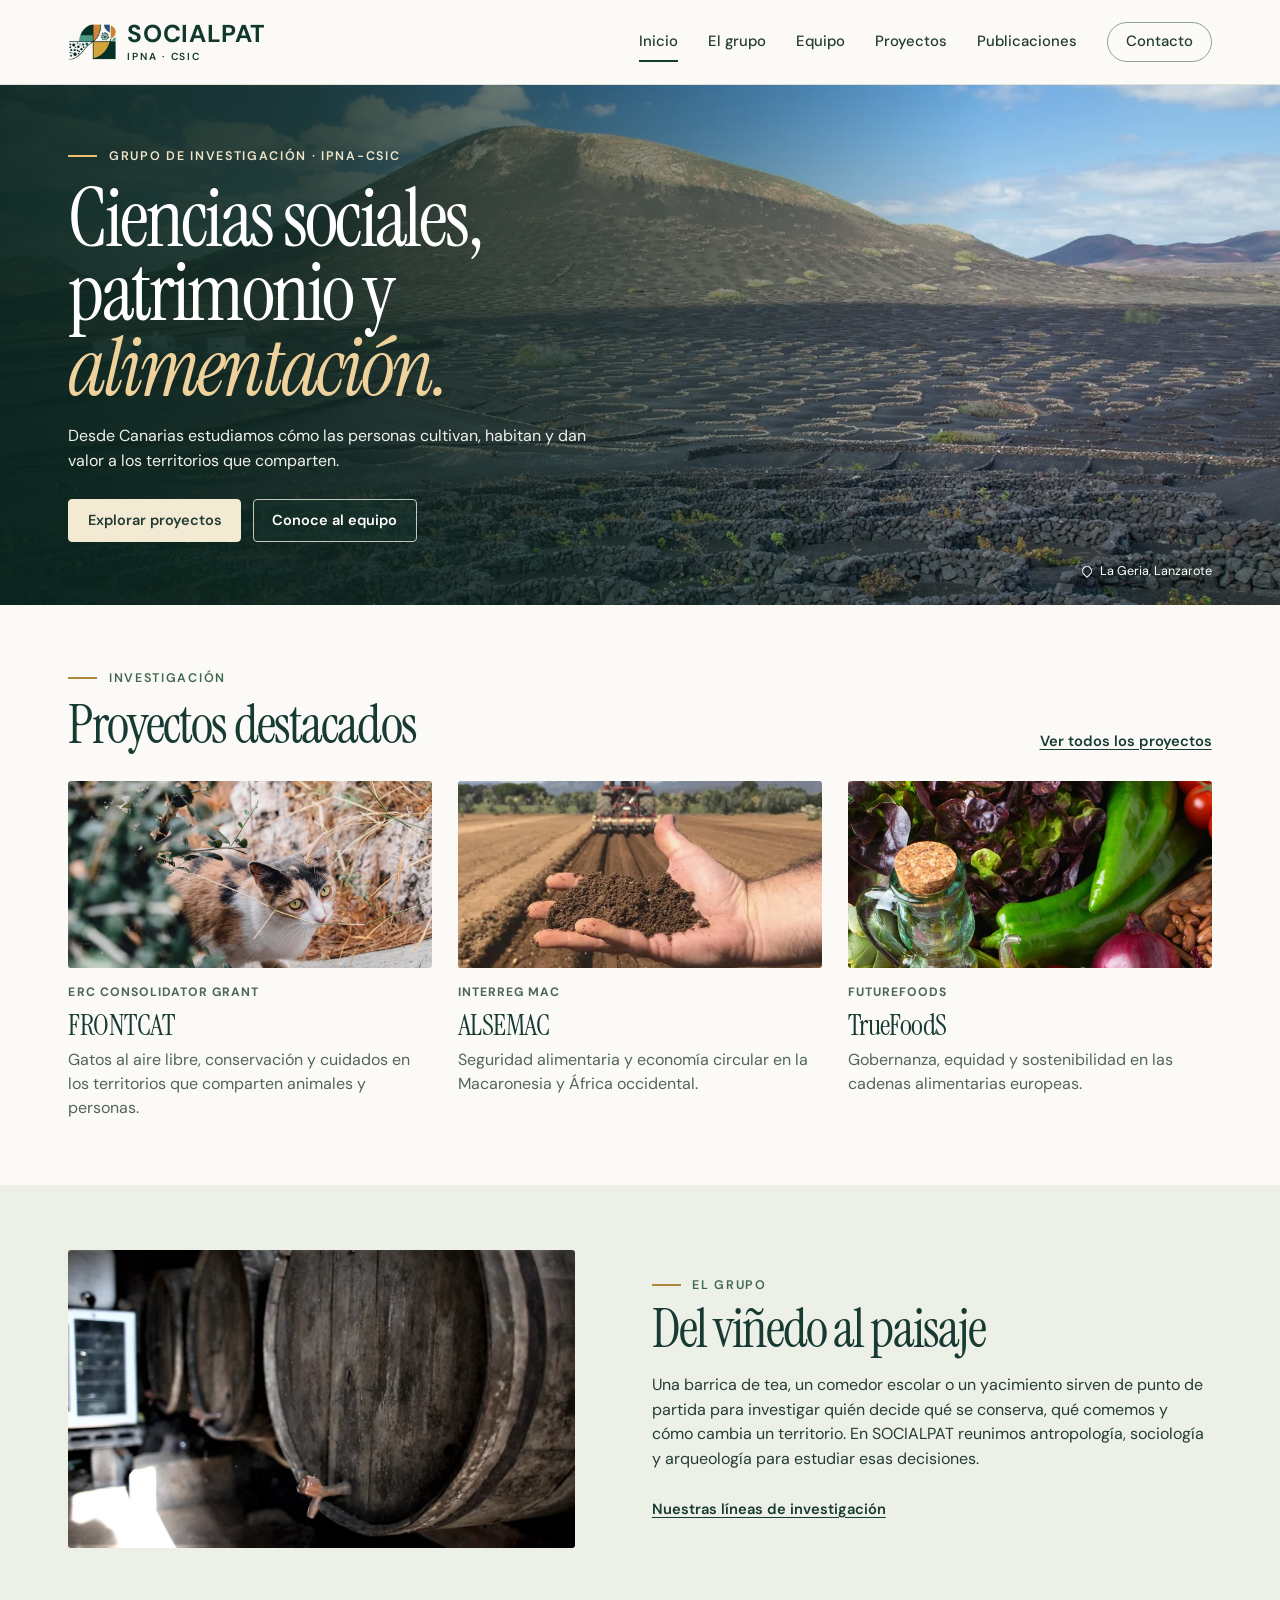
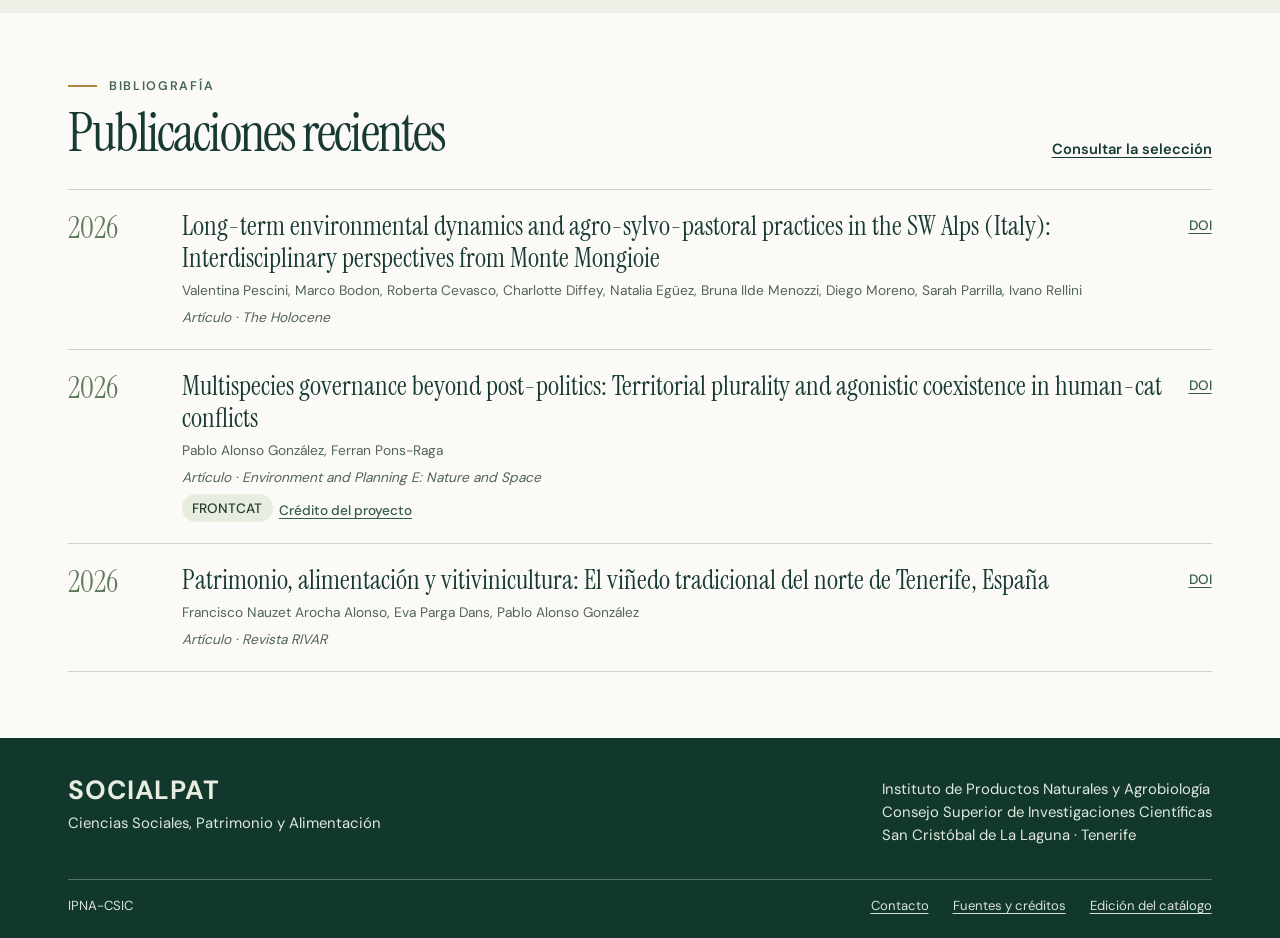
==== index.html @ 5389730f "Add files via upload" ====
<!doctype html>
<html lang="es">
<head>
  <meta charset="utf-8">
  <meta name="viewport" content="width=device-width,initial-scale=1">
  <meta name="theme-color" content="#133c33">
  <meta name="description" content="SOCIALPAT, grupo de Ciencias Sociales, Patrimonio y Alimentación del IPNA-CSIC. Equipo, proyectos y publicaciones desde Canarias.">
  <title>SOCIALPAT · IPNA-CSIC</title>
  <link rel="icon" href="assets/editorial/simbolo.webp">
  <link rel="stylesheet" href="assets/estilo.css">
</head>
<body>
<a class="skip" href="#contenido">Saltar al contenido</a>
<header class="site-head"><div class="nav-wrap wrap">
  <a class="brand" href="#inicio" aria-label="SOCIALPAT, inicio"><img src="assets/editorial/simbolo.webp" width="48" height="40" alt=""><span>SOCIALPAT<small>IPNA · CSIC</small></span></a>
  <button id="menu" class="menu" aria-expanded="false" aria-controls="primary">Menú</button>
  <nav aria-label="Principal" id="primary"><a href="#inicio">Inicio</a><a href="#grupo">El grupo</a><a href="#equipo">Equipo</a><a href="#proyectos">Proyectos</a><a href="#publicaciones">Publicaciones</a><a class="contact-pill" href="#contacto">Contacto</a></nav>
</div></header>
<main id="contenido" tabindex="-1"><noscript>Activa JavaScript para consultar el catálogo de SOCIALPAT. <a href="https://www.ipna.csic.es/grupo-de-investigacion/ciencias-sociales-patrimonio-y-alimentacion">Ficha institucional del grupo</a>.</noscript></main>
<footer><div class="wrap">
 <div class="foot-top"><div><a class="foot-brand" href="#inicio">SOCIALPAT</a><p>Ciencias Sociales, Patrimonio y Alimentación</p></div><p>Instituto de Productos Naturales y Agrobiología<br>Consejo Superior de Investigaciones Científicas<br>San Cristóbal de La Laguna · Tenerife</p></div>
 <div class="foot-end"><span>IPNA-CSIC</span><div><a href="#contacto">Contacto</a><a href="#fuentes">Fuentes y créditos</a><a href="#edicion">Edición del catálogo</a></div></div>
</div></footer>
<script src="datos/socialpat.js"></script>
<script src="assets/js/sitio.js"></script>
<script src="assets/js/edicion.js"></script>
<script>Socialpat.iniciar();</script>
</body>
</html>
---- assets/estilo.css ----
@font-face{font-family:DM Sans;src:url(fonts/dm-sans-400-normal.ttf);font-weight:400;font-display:swap}
@font-face{font-family:DM Sans;src:url(fonts/dm-sans-500-normal.ttf);font-weight:500;font-display:swap}
@font-face{font-family:DM Sans;src:url(fonts/dm-sans-600-normal.ttf);font-weight:600;font-display:swap}
@font-face{font-family:DM Sans;src:url(fonts/dm-sans-700-normal.ttf);font-weight:700;font-display:swap}
@font-face{font-family:Instrument Serif;src:url(fonts/instrument-serif-400-normal.ttf);font-style:normal;font-display:swap}
@font-face{font-family:Instrument Serif;src:url(fonts/instrument-serif-400-italic.ttf);font-style:italic;font-display:swap}
:root{--ink:#173a33;--deep:#12382e;--text:#243c35;--muted:#52655d;--paper:#fbfaf6;--pale:#edf0e7;--line:#ccd3c7;--gold:#deb669;--serif:'Instrument Serif',Georgia,serif;--sans:'DM Sans',Arial,sans-serif;--side:clamp(24px,5.35vw,92px)}
*{box-sizing:border-box}html{scroll-padding-top:1rem}body{margin:0;background:var(--paper);font:400 1rem/1.55 var(--sans);color:var(--text);-webkit-font-smoothing:antialiased}a{color:inherit;text-decoration-thickness:1px;text-underline-offset:.22em}a:hover{text-decoration-thickness:2px}button,input,select,textarea{font:inherit}a,button,input,textarea,select,summary{outline-offset:4px}a:focus-visible,button:focus-visible,summary:focus-visible{outline:3px solid #be8434}button{cursor:pointer}img{max-width:100%;display:block}h1,h2,h3,h4,p,figure,ul,dl{margin:0}h1,h2,h3{font-family:var(--serif);font-weight:400;color:var(--ink);text-wrap:pretty}h1,h2{line-height:1.02;letter-spacing:-.035em}h2{font-size:clamp(2.5rem,4.2vw,4.3rem)}h3{font-size:clamp(1.6rem,2.3vw,2.3rem);line-height:1.1;letter-spacing:-.018em}p+p{margin-top:.8rem}.wrap{max-width:1632px;margin-inline:auto;padding-inline:var(--side)}main:focus{outline:none}.skip{position:absolute;left:-999px;background:white;z-index:12;padding:.65rem}.skip:focus{left:1rem;top:1rem}
.site-head{background:#fbfaf6;border-bottom:1px solid #e0e1d9}.nav-wrap{display:flex;align-items:center;justify-content:space-between;min-height:84px;gap:2rem}.brand{display:flex;align-items:center;gap:11px;text-decoration:none;color:var(--deep);font-size:1.53rem;letter-spacing:.025em;line-height:1;font-weight:700}.brand img{width:48px;height:40px;object-fit:contain;mix-blend-mode:multiply}.brand small{display:block;font-size:.64rem;letter-spacing:.17em;font-weight:600;margin-top:6px}.nav-wrap nav{display:flex;align-items:center;gap:clamp(1.1rem,2.35vw,2.75rem)}nav a{font-size:.93rem;font-weight:500;text-decoration:none;position:relative}nav a:not(.contact-pill)::after{position:absolute;content:"";height:2px;background:var(--ink);left:0;bottom:-8px;right:100%;transition:right .16s}nav a[aria-current]:after,nav a:hover:after{right:0}.contact-pill,.menu{border:1px solid #91a096;border-radius:30px;padding:.48rem 1.1rem;background:transparent}.contact-pill[aria-current],.contact-pill:hover,.menu:hover{background:#e7ece0}.menu{display:none}
.hero{isolation:isolate;position:relative;background:#253e34;color:#fff;min-height:clamp(520px,40.5vw,680px);display:flex;flex-direction:column;justify-content:center;overflow:hidden}.hero>.hero-photo{position:absolute;inset:0;width:100%;height:100%;object-fit:cover;object-position:56% 27%;z-index:-3}.hero::before{position:absolute;content:"";inset:0;background:linear-gradient(90deg,rgba(10,36,29,.94) 0%,rgba(14,38,30,.85) 24%,rgba(15,37,29,.54) 46%,rgba(12,26,22,.07) 77%),linear-gradient(0deg,rgba(9,25,21,.35),transparent 33%);z-index:-2}.hero-inner{width:100%;padding-block:clamp(50px,4.6vw,85px)}.eyebrow{font:600 .78rem/1.3 var(--sans);letter-spacing:.135em;text-transform:uppercase;color:#426750;display:flex;align-items:center;gap:.72rem}.eyebrow::before{content:"";width:29px;height:2px;background:#ad893e;flex-shrink:0}.hero .eyebrow{color:#efe5cc}.hero .eyebrow::before{background:#efbe72}.hero h1{font-size:clamp(4.2rem,6.3vw,7.15rem);line-height:.92;margin:.22em 0;color:#fff;letter-spacing:-.035em}.hero h1 em{font-weight:400;color:#efd19c}.hero-desc{line-height:1.55;color:#f1f2e9;max-width:48ch;font-size:clamp(1rem,1.16vw,1.18rem);margin-top:1.2rem}.actions{display:flex;flex-wrap:wrap;gap:.72rem;margin-top:1.6rem}.btn{border:1px solid var(--ink);border-radius:4px;background:var(--ink);color:white;padding:.65rem 1.15rem;font-size:.91rem;line-height:1.35;font-weight:600;text-decoration:none;display:inline-flex;align-items:center;justify-content:center;gap:.55rem}.btn:hover{background:#285342}.btn.alt{background:transparent;color:var(--ink);border-color:#809287}.btn.alt:hover{background:#e8ede2}.hero .btn{background:#f3ead4;border-color:#f3ead4;color:#233c31}.hero .btn:hover{background:white}.hero .btn.alt{background:#18372d60;color:white;border-color:#c2c9b8}.hero .btn.alt:hover{background:#18372de0}.photo-cap{position:absolute;right:var(--side);bottom:24px;display:flex;align-items:center;gap:.5rem;font-size:.79rem;color:white;text-decoration:none;text-shadow:0 1px 3px #15291f}.pin{display:inline-block;inline-size:10px;block-size:10px;background:transparent;border:1.6px solid currentColor;border-radius:50% 50% 50% 0;transform:rotate(-45deg)}
.block{padding-block:clamp(54px,5.1vw,87px)}.block+.block:not(.tint){border-top:1px solid var(--line)}.tint{background:#edf0e7}.section-head{display:flex;align-items:flex-end;justify-content:space-between;gap:2rem;margin-bottom:1.8rem}.section-head .eyebrow,.subhead .eyebrow{margin-bottom:.7rem}.textlink{color:var(--ink);font-weight:600;font-size:.92rem;white-space:nowrap}.meta,.small{font-size:.86rem;color:var(--muted)}.kicker{font-size:.76rem;font-weight:700;letter-spacing:.085em;text-transform:uppercase;color:#4d6755}.proj-grid{display:grid;grid-template-columns:repeat(3,minmax(0,1fr));gap:clamp(15px,2vw,36px)}.project-card{min-width:0}.project-card>a,.person-card>a{text-decoration:none;display:block}.project-card a:hover h3,.person-card a:hover h3{text-decoration:underline;text-decoration-thickness:1px;text-underline-offset:4px}.picture{width:100%;aspect-ratio:1.95;overflow:hidden;border-radius:3px;background:#e2e9d9;display:grid;place-items:center}.picture img{width:100%;height:100%;object-fit:cover;transition:transform .35s ease}.project-card a:hover .picture img{transform:scale(1.035)}.picture.is-logo{background:#f1f2eb;border:1px solid #d7dece}.picture.is-logo img{object-fit:contain;padding:20px;mix-blend-mode:multiply}.project-card .kicker{display:block;margin:.95rem 0 .42rem}.project-card p{color:var(--muted);line-height:1.48;margin-top:.45rem}.project-card p.desc{display:-webkit-box;-webkit-line-clamp:3;-webkit-box-orient:vertical;overflow:hidden}.grid-long{row-gap:2.7rem}.type-cover{font:400 clamp(2rem,3vw,3rem)/1.1 var(--serif);text-align:center;padding:.8rem;color:#2d5142}.group-band{display:grid;grid-template-columns:.95fr 1.05fr;align-items:center;gap:clamp(2rem,6vw,7rem)}.group-band .editor-photo{width:100%;aspect-ratio:1.7;object-fit:cover;border-radius:3px}.group-band h2{margin:.55rem 0 1rem}.group-band p{max-width:55ch}
.subhead{background:#e9eee3;border-bottom:1px solid var(--line)}.subhead .wrap{padding-block:clamp(32px,4.8vw,76px)}.subhead h1,.detail-title{font-size:clamp(3.25rem,6vw,6.7rem)}.subhead p{max-width:62ch;margin-top:.9rem;font-size:1.08rem}.crumb{display:inline-flex;font-size:.86rem;color:#4b6458;text-decoration:none;gap:.6rem;align-items:center;margin-bottom:1.25rem}.crumb:hover{text-decoration:underline}.crumb::before{content:"";width:7px;height:7px;border-left:1px solid currentColor;border-bottom:1px solid currentColor;transform:rotate(45deg)}.inner{padding-block:clamp(32px,3.8vw,64px)}.tools{display:flex;align-items:flex-end;gap:.85rem;flex-wrap:wrap;margin-bottom:1.1rem}.tools label,.edit label{display:grid;gap:.3rem;font-size:.88rem;font-weight:600}.tools label.grow{flex:1 1 215px}.tools input,.tools select,.edit input,.edit select,.edit textarea{width:100%;min-width:0;background:white;color:var(--ink);border:1px solid #aab7aa;border-radius:4px;font-weight:400;line-height:1.4;padding:.6rem .7rem;min-height:43px}.tools select{max-width:100%}.tools input:focus,.tools select:focus,.edit :is(input,textarea,select):focus{outline:2px solid #58794b;outline-offset:1px}.count{font-size:.89rem;color:var(--muted);margin:1rem 0 1.5rem}.people{display:grid;grid-template-columns:repeat(4,minmax(0,1fr));gap:2.6rem clamp(14px,2.3vw,36px)}.portrait{aspect-ratio:1.27;width:100%;object-fit:cover;object-position:50% 35%;border-radius:3px;background:var(--pale)}.person-card h3{font-size:clamp(1.6rem,2.15vw,2.1rem);margin:.68rem 0 .25rem}.content-set{margin-top:2rem}.content-set h2,.edit h2{font-size:clamp(2rem,3.2vw,3rem);margin-bottom:1rem}.content-set h3{margin-bottom:.6rem}.pub-list{border-top:1px solid var(--line)}.pub-row{display:grid;grid-template-columns:5.7rem minmax(0,1fr) auto;align-items:start;gap:1.4rem;padding:1.3rem 0;border-bottom:1px solid var(--line)}.pub-year{font:400 1.85rem/1.2 var(--serif);color:#60785d}.pub-title{font:400 clamp(1.4rem,2.1vw,2.05rem)/1.14 var(--serif);text-decoration:none;color:var(--ink)}.pub-title:hover{text-decoration:underline}.pub-row p{margin-top:.35rem;overflow-wrap:anywhere}.pub-row .out{margin-top:4px}.out,.chip{display:inline-flex;gap:.35rem;align-items:center;font-size:.85rem;font-weight:500}.out{color:#335d44}.chips{display:flex;gap:.4rem;flex-wrap:wrap}.chip{background:#e7eddf;border-radius:15px;padding:.22rem .64rem;text-decoration:none}.chip:hover{background:#dae3d2}.tags span{display:inline-block;margin:.3rem .4rem 0 0;padding:.2rem .7rem;font-size:.85rem;border:1px solid var(--line);border-radius:20px}.profile{display:grid;grid-template-columns:minmax(210px,.68fr) minmax(0,1.7fr);gap:clamp(2rem,4.8vw,6rem);align-items:start}.profile>img{width:100%;aspect-ratio:1/1.12;object-fit:cover;object-position:center 32%;border-radius:3px}.profile h1,.project-over h1{font-size:clamp(3.1rem,5vw,5.6rem);line-height:.99;margin:.4rem 0 .9rem}.profile .bio,.project-over .bio{font-size:1.13rem;line-height:1.6;max-width:66ch}.profile .links{margin-top:1.1rem}.links{display:flex;gap:.55rem 1.2rem;flex-wrap:wrap}.doi{overflow-wrap:anywhere}.project-over{display:grid;grid-template-columns:1.8fr .85fr;gap:clamp(25px,4vw,75px);align-items:start}.project-over .feature-img{width:100%;max-height:320px;aspect-ratio:1.25;object-fit:cover;border-radius:3px}.project-over .feature-img.logo{object-fit:contain;background:#f3f4ed;padding:1rem}.project-title-more{font-family:var(--serif);font-size:1.65rem;line-height:1.19;color:#536858;max-width:52ch;margin-bottom:1rem}.info-bar{display:grid;grid-template-columns:repeat(auto-fit,minmax(min(100%,170px),1fr));border-block:1px solid var(--line);gap:1.1rem;margin:2.2rem 0;padding:1.2rem 0}.info-bar dt,.edit legend{font-weight:700;font-size:.76rem;text-transform:uppercase;letter-spacing:.055em;color:#506954}.info-bar dd{margin:.25rem 0 0}.partners{list-style:none;padding:0;display:grid;grid-template-columns:repeat(auto-fit,minmax(min(100%,240px),1fr));gap:.7rem}.partners li{padding:.88rem 1rem;background:#f0f2e9;border-radius:3px;display:flex;align-items:center;gap:.8rem}.partners img{width:56px;max-height:44px;object-fit:contain}.partners small{display:block;color:var(--muted)}.logo-box{padding:1rem;border:1px solid var(--line);display:inline-block;max-width:100%}.logo-box img{max-height:115px;max-width:min(360px,100%);object-fit:contain}.narrow{max-width:1000px}.intro-prose{font-family:var(--serif);font-size:clamp(1.7rem,2.7vw,2.8rem);line-height:1.18;color:var(--ink);max-width:40ch}.line-list{margin-top:1.4rem;border-top:1px solid var(--line)}details{border-bottom:1px solid var(--line);padding:1.05rem 0}summary{cursor:pointer;font:400 1.55rem/1.24 var(--serif);color:var(--ink)}details p,details .links{margin:.75rem 0 0;max-width:72ch}.contact-grid{display:grid;grid-template-columns:1fr 1.15fr;gap:3rem}.contact-grid h2{font-size:2.1rem;margin-bottom:.65rem}.simple-list{padding-left:1.25rem}.empty{padding:1.2rem 0;color:var(--muted)}footer{background:var(--deep);color:#e8eddf}footer .wrap{padding-block:2.2rem 1.4rem}.foot-top,.foot-end,.foot-end div{display:flex;justify-content:space-between;gap:1.6rem}.foot-top{align-items:flex-start}.foot-brand{font:700 1.65rem var(--sans);letter-spacing:.03em;text-decoration:none}.foot-top p{line-height:1.55;margin:.3rem 0;color:#e0e9dc;font-size:.93rem}.foot-end{border-top:1px solid #547365;margin-top:1.7rem;padding-top:1rem;font-size:.82rem;color:#d9e2d5}.foot-end div{flex-wrap:wrap;gap:.5rem 1.5rem}
.edit{max-width:1140px}.edit .edit-panel{background:#f0f2e9;border:1px solid var(--line);padding:clamp(16px,2vw,30px);margin-top:1rem;border-radius:4px}.edit fieldset{border:1px solid var(--line);padding:1rem;margin:1.2rem 0}.edit legend{padding:0 .25rem}.edit .fields{display:grid;grid-template-columns:repeat(2,minmax(0,1fr));gap:1rem}.edit .full{grid-column:1/-1}.edit .checks{display:flex;gap:.55rem 1rem;flex-wrap:wrap}.edit .checks label{display:inline-flex;align-items:center;gap:.4rem;font-weight:400}.edit .checks input{min-height:auto;width:1em;height:1em}.edit .row-edit{display:grid;gap:.55rem;grid-template-columns:2fr 1.3fr 1.6fr;align-items:start;border-bottom:1px solid var(--line);padding-block:.8rem}.edit .row-edit button{justify-self:start}.edit nav{display:flex;gap:.5rem;margin-top:1.2rem;flex-wrap:wrap}.edit nav button[aria-pressed=true]{background:var(--ink);color:white}.edit .helper{font-size:.89rem;color:var(--muted);margin:.7rem 0}.edit .status{font-weight:600;color:#365739;margin:.75rem 0}.edit .status:empty{margin:0}.edit textarea{resize:vertical}.edit .file{font-size:.84rem}.edit .small-btn{padding:.38rem .7rem}.edit .checks.scroller{max-height:16rem;overflow:auto;display:grid}.inline-logo{max-width:110px;max-height:65px;object-fit:contain;margin:.3rem 0}.visually-hidden{position:absolute;clip-path:inset(50%);width:1px;height:1px;overflow:hidden;white-space:nowrap}
@media(max-width:900px){.nav-wrap{min-height:73px}.brand{font-size:1.28rem}.nav-wrap nav{gap:1rem}.nav-wrap nav a{font-size:.85rem}.people{grid-template-columns:repeat(3,minmax(0,1fr))}.photo-cap{bottom:15px}.hero h1{font-size:clamp(4rem,8.9vw,5.8rem)}.hero{min-height:480px}.hero::before{background:linear-gradient(90deg,#122d26ed,#112a20ad 48%,#142b2333),linear-gradient(0deg,#0a211c69,transparent 45%)}}
@media(max-width:700px){.nav-wrap{min-height:65px;position:relative}.menu{display:block;font-size:.9rem}.nav-wrap nav{display:none;position:absolute;top:100%;left:0;right:0;z-index:20;background:var(--paper);padding:1rem var(--side) 1.4rem;border-block:1px solid var(--line);box-shadow:0 8px 14px #142e1e1c}.nav-wrap nav.open{display:grid;gap:0}.nav-wrap nav a{padding:.64rem 0;font-size:1rem}.nav-wrap nav a::after{display:none}.nav-wrap nav a[aria-current]{font-weight:700;color:#345e36}.contact-pill{border:0;border-radius:0}.hero{min-height:510px}.hero-inner{padding-block:40px 67px}.hero .eyebrow{font-size:.72rem}.hero h1{font-size:clamp(3.85rem,13.1vw,5.55rem)}.hero-desc{max-width:38ch}.photo-cap{left:var(--side);right:auto;font-size:.75rem}.proj-grid{grid-template-columns:repeat(2,minmax(0,1fr))}.group-band,.contact-grid,.project-over{grid-template-columns:1fr}.people{grid-template-columns:repeat(2,minmax(0,1fr))}.profile{grid-template-columns:1fr}.profile>img{max-width:270px;aspect-ratio:1.12}.project-over .feature-img{max-width:400px;max-height:220px}.section-head{align-items:start;flex-direction:column;gap:.65rem}.pub-row{grid-template-columns:3rem minmax(0,1fr);gap:.55rem}.pub-row>.out{grid-column:2}.pub-year{font-size:1.5rem}.foot-top,.foot-end{flex-direction:column;gap:.7rem}.edit .fields,.edit .row-edit{grid-template-columns:1fr}.edit .full{grid-column:auto}}
@media(max-width:480px){.proj-grid{grid-template-columns:1fr}.picture{aspect-ratio:2.05}.hero::before{background:linear-gradient(90deg,#102e26ed,#102b23ae 78%,#122c22a8)}.tools>*{flex:1 1 100%}.tools select{width:100%}.people{column-gap:.85rem}.person-card h3{font-size:1.5rem}.person-card .small{font-size:.79rem}.actions{gap:.5rem}.hero .btn{padding:.65rem .85rem}.content-set{margin-top:1.6rem}.photo-cap{bottom:19px}}
@media(prefers-reduced-motion:reduce){*,*::before,*::after{transition:none!important;scroll-behavior:auto!important}}
@media print{.site-head,footer,.tools,.actions,.skip,.photo-cap{display:none}.hero{min-height:auto;color:var(--ink);background:white}.hero h1,.hero-desc,.hero .eyebrow{color:var(--ink)}.hero img{display:none}.wrap{padding-inline:0}.project-card,.pub-row,.person-card{break-inside:avoid}}

.line-content{display:flex;align-items:center;gap:1.3rem;margin-top:1rem}.line-content img{width:min(27%,230px);aspect-ratio:1.65;object-fit:cover;border-radius:3px}.line-content p{margin:0}.full-logo{width:120px;height:auto;mix-blend-mode:multiply;margin:.5rem 0 1rem}@media(max-width:480px){.line-content{align-items:flex-start;flex-direction:column}.line-content img{width:min(100%,240px)}}
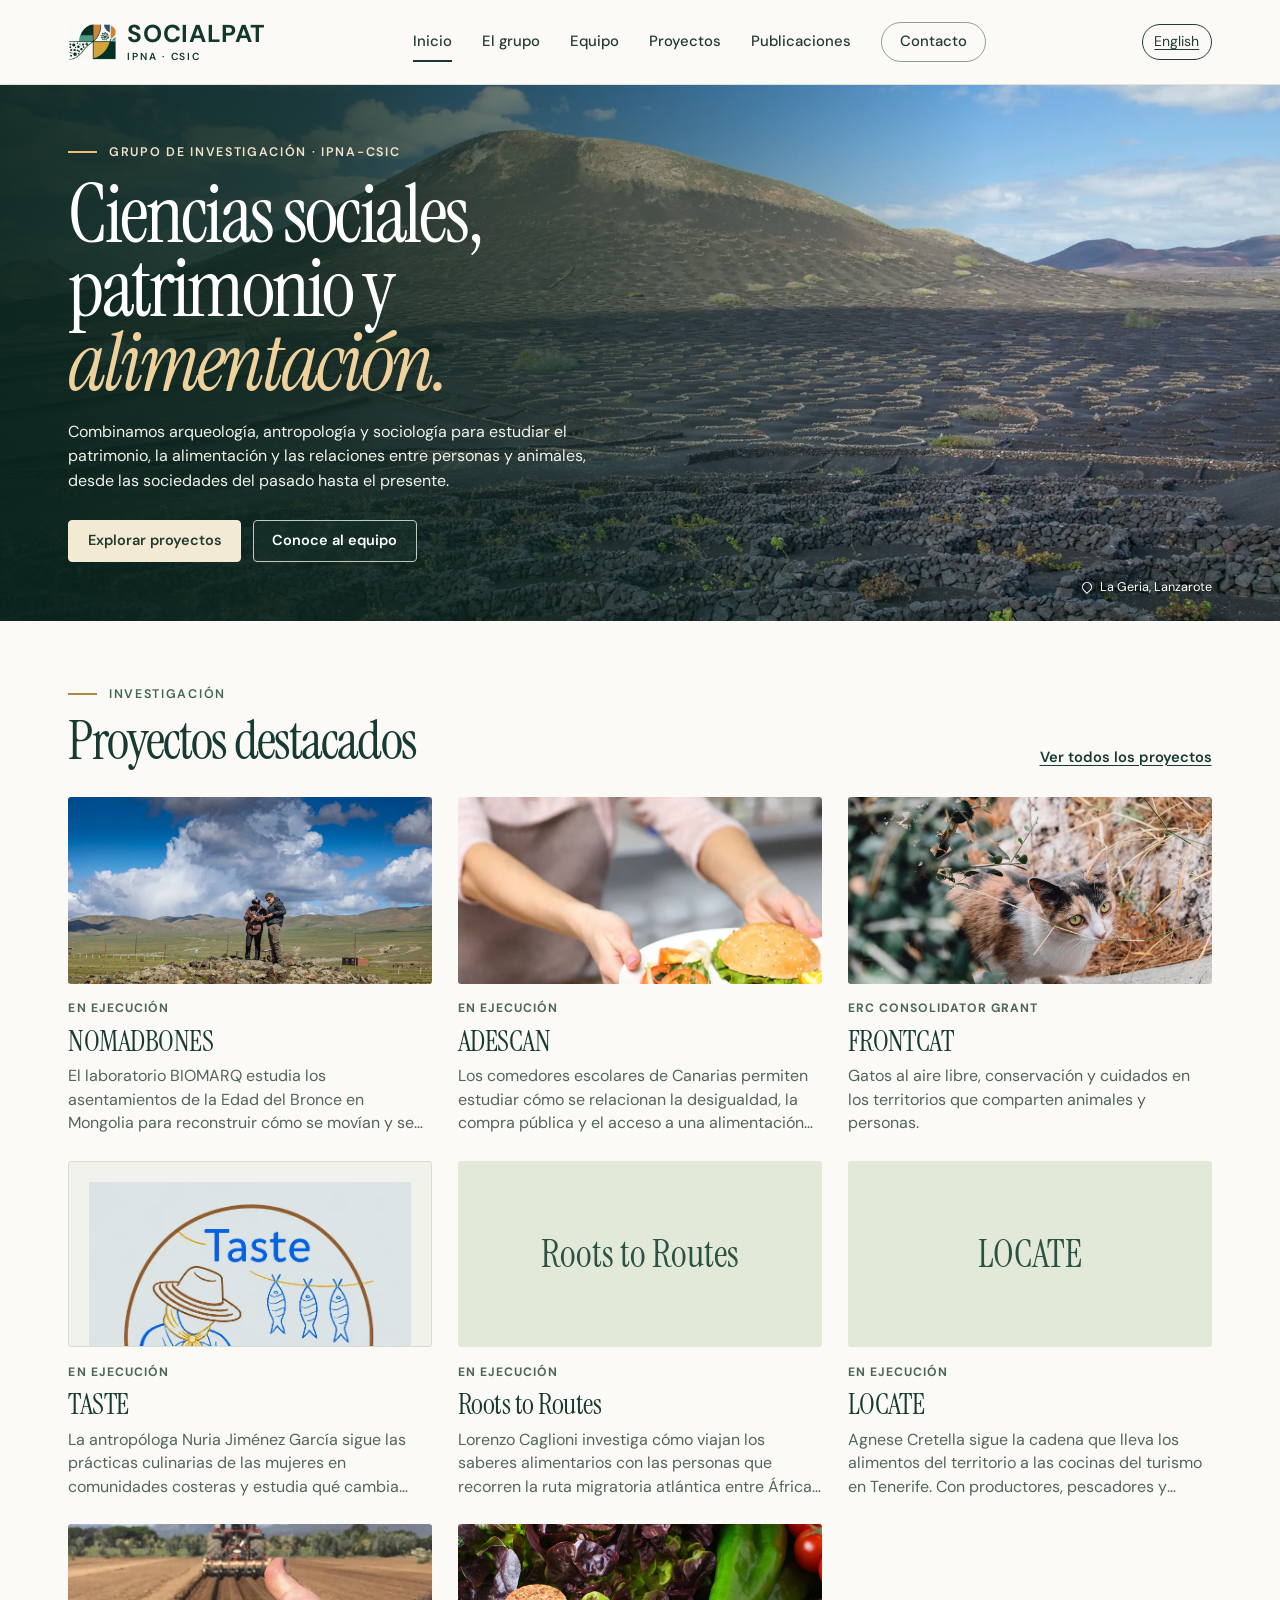
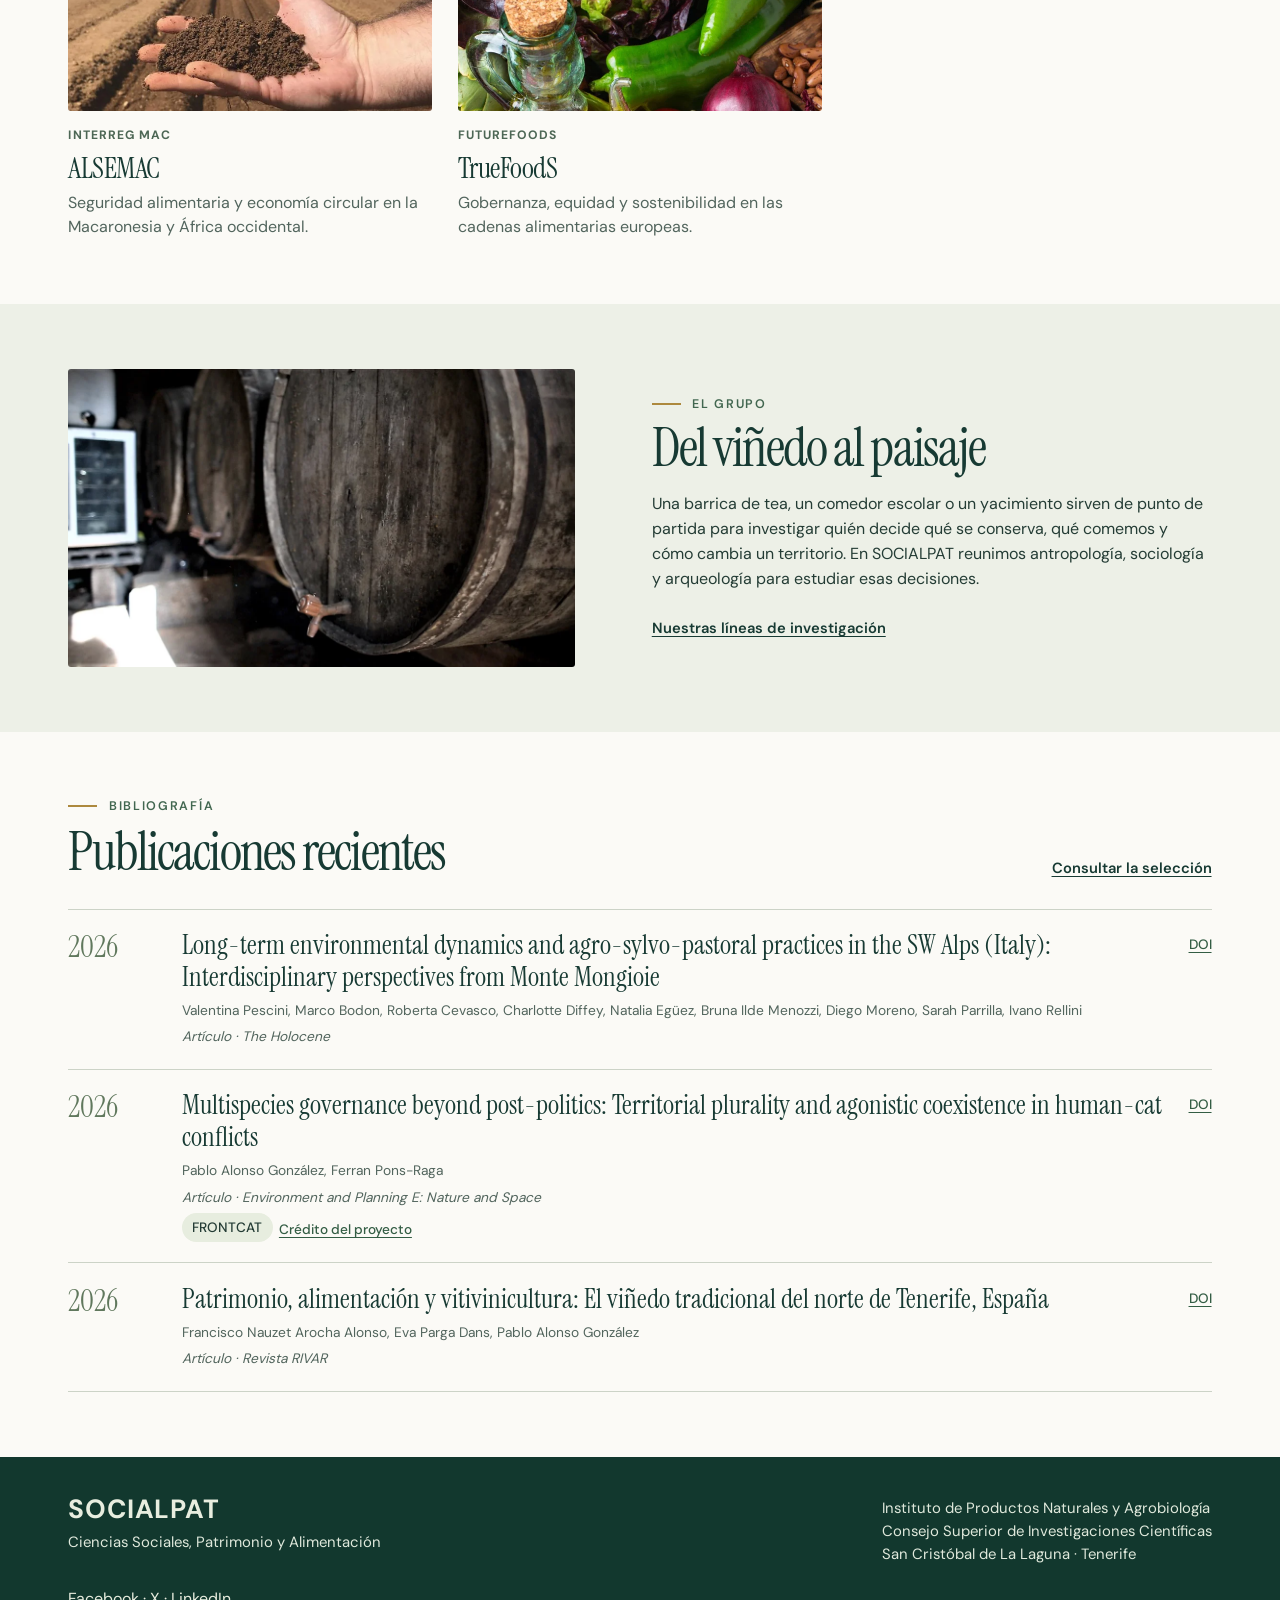
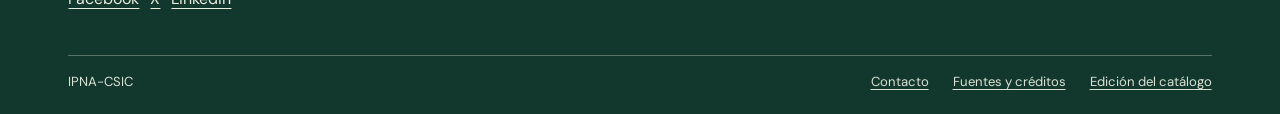
==== commit 03107f8b: "Add files via upload" ====
--- a/index.html
+++ b/index.html
@@ -1,29 +1 @@
-<!doctype html>
-<html lang="es">
-<head>
-  <meta charset="utf-8">
-  <meta name="viewport" content="width=device-width,initial-scale=1">
-  <meta name="theme-color" content="#133c33">
-  <meta name="description" content="SOCIALPAT, grupo de Ciencias Sociales, Patrimonio y Alimentación del IPNA-CSIC. Equipo, proyectos y publicaciones desde Canarias.">
-  <title>SOCIALPAT · IPNA-CSIC</title>
-  <link rel="icon" href="assets/editorial/simbolo.webp">
-  <link rel="stylesheet" href="assets/estilo.css">
-</head>
-<body>
-<a class="skip" href="#contenido">Saltar al contenido</a>
-<header class="site-head"><div class="nav-wrap wrap">
-  <a class="brand" href="#inicio" aria-label="SOCIALPAT, inicio"><img src="assets/editorial/simbolo.webp" width="48" height="40" alt=""><span>SOCIALPAT<small>IPNA · CSIC</small></span></a>
-  <button id="menu" class="menu" aria-expanded="false" aria-controls="primary">Menú</button>
-  <nav aria-label="Principal" id="primary"><a href="#inicio">Inicio</a><a href="#grupo">El grupo</a><a href="#equipo">Equipo</a><a href="#proyectos">Proyectos</a><a href="#publicaciones">Publicaciones</a><a class="contact-pill" href="#contacto">Contacto</a></nav>
-</div></header>
-<main id="contenido" tabindex="-1"><noscript>Activa JavaScript para consultar el catálogo de SOCIALPAT. <a href="https://www.ipna.csic.es/grupo-de-investigacion/ciencias-sociales-patrimonio-y-alimentacion">Ficha institucional del grupo</a>.</noscript></main>
-<footer><div class="wrap">
- <div class="foot-top"><div><a class="foot-brand" href="#inicio">SOCIALPAT</a><p>Ciencias Sociales, Patrimonio y Alimentación</p></div><p>Instituto de Productos Naturales y Agrobiología<br>Consejo Superior de Investigaciones Científicas<br>San Cristóbal de La Laguna · Tenerife</p></div>
- <div class="foot-end"><span>IPNA-CSIC</span><div><a href="#contacto">Contacto</a><a href="#fuentes">Fuentes y créditos</a><a href="#edicion">Edición del catálogo</a></div></div>
-</div></footer>
-<script src="datos/socialpat.js"></script>
-<script src="assets/js/sitio.js"></script>
-<script src="assets/js/edicion.js"></script>
-<script>Socialpat.iniciar();</script>
-</body>
-</html>
+<!doctype html><meta charset="utf-8"><script>window.SOCIALPAT_ASSETS={"assets/editorial/biomarq.webp": "[data-uri]", "assets/editorial/simbolo.webp": "[data-uri]", "assets/editorial/laboratorio.webp": "[data-uri]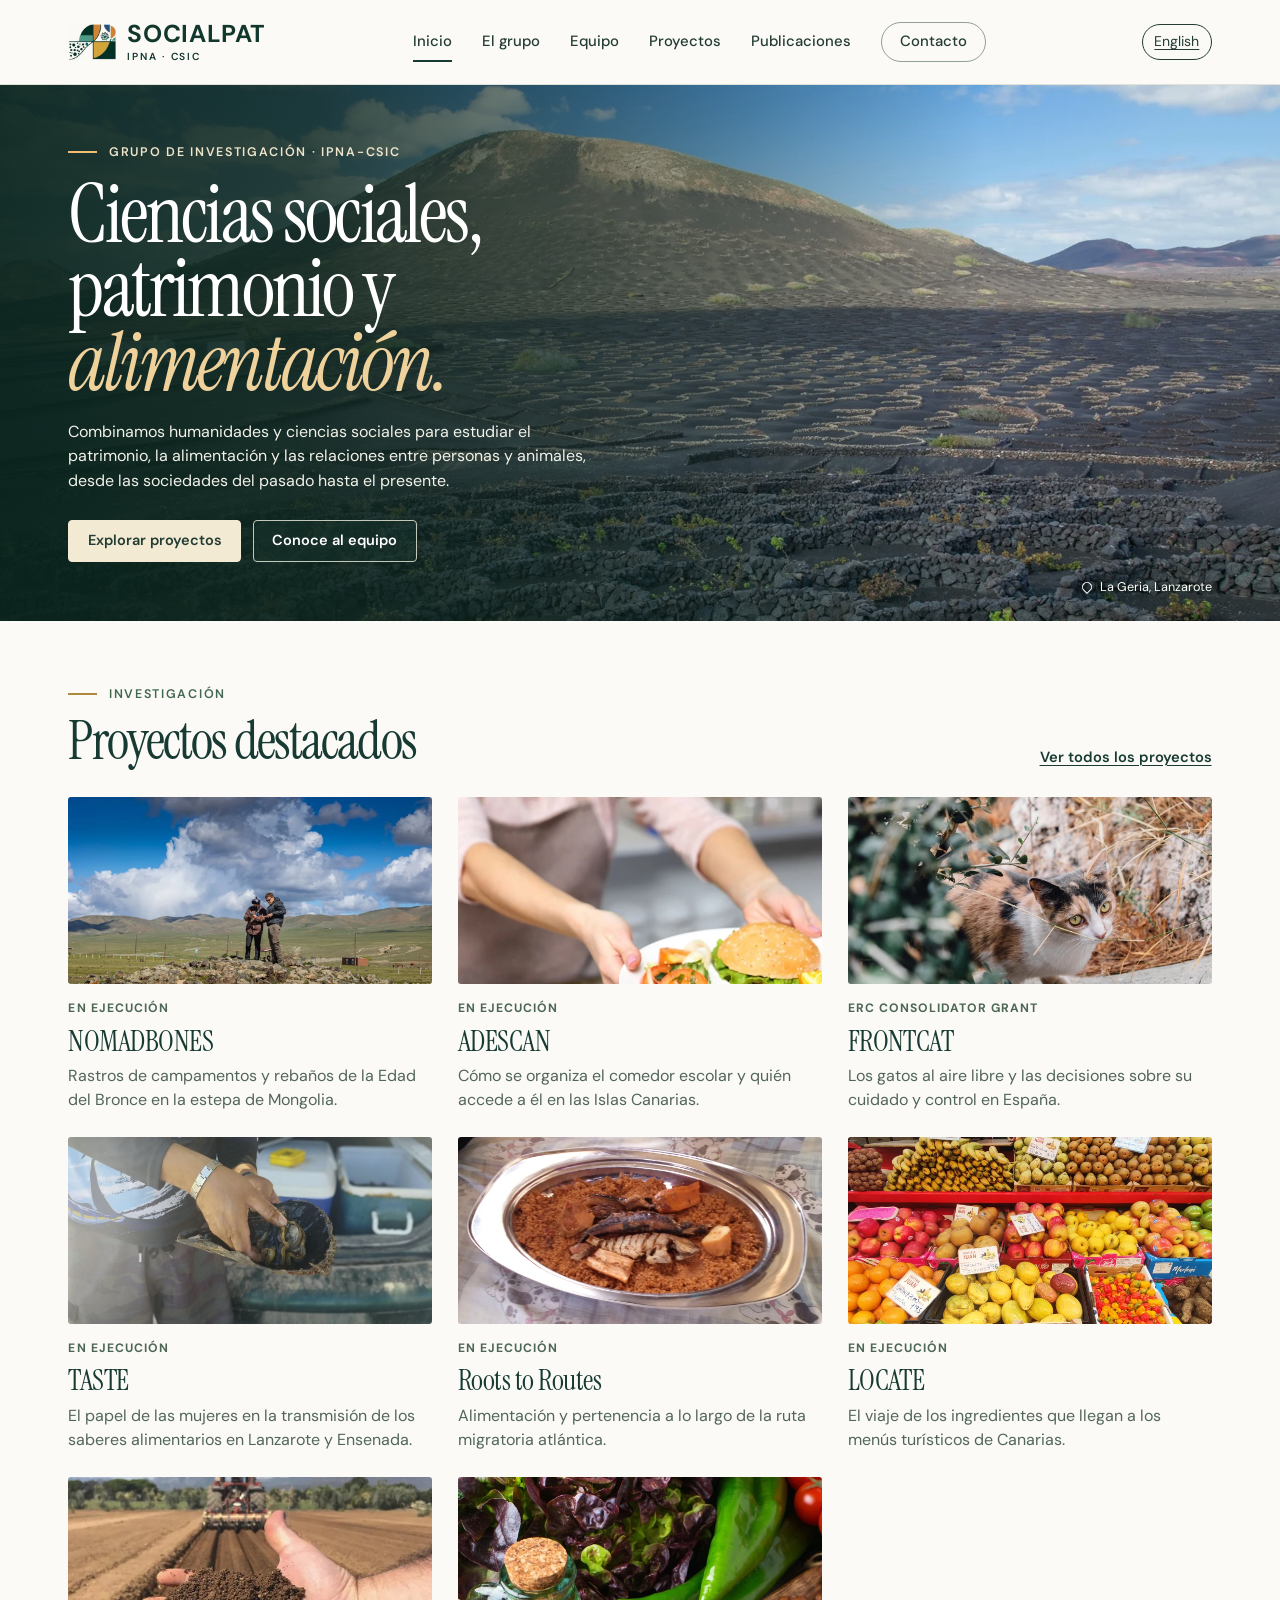
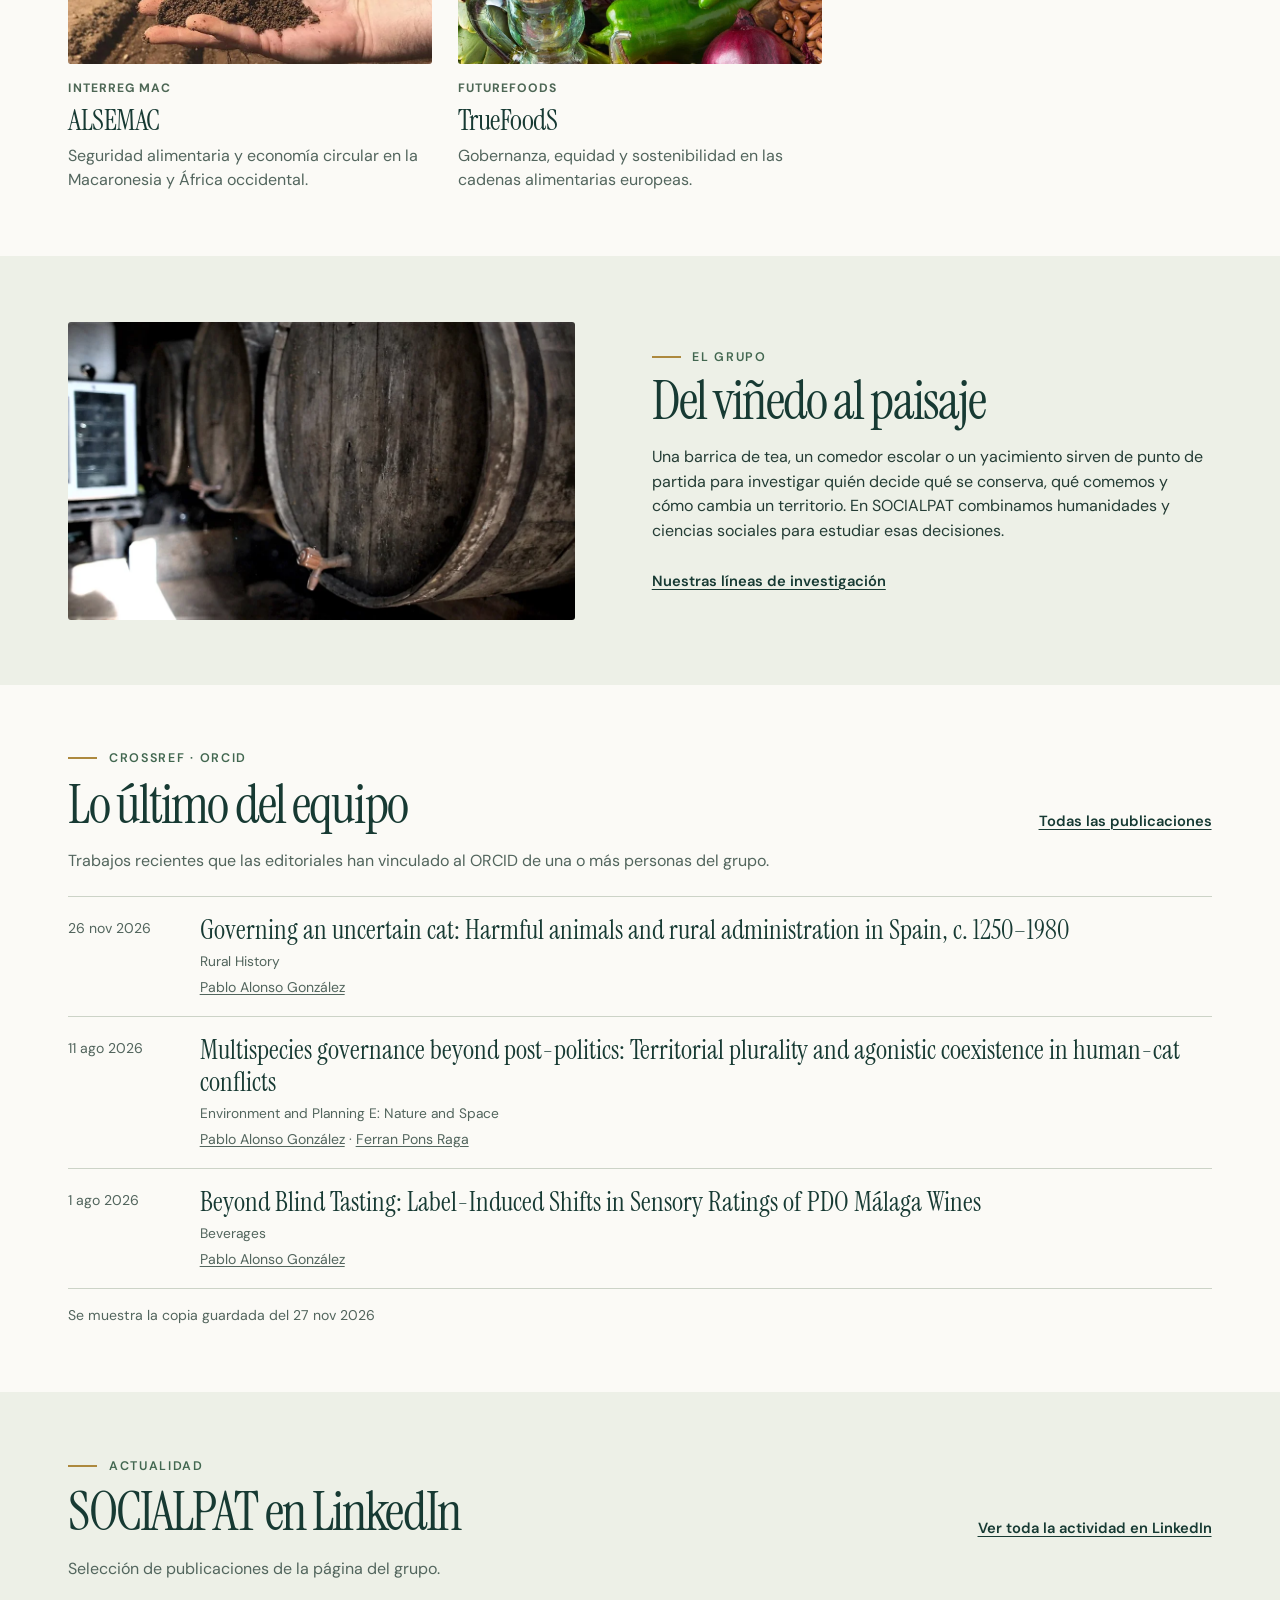
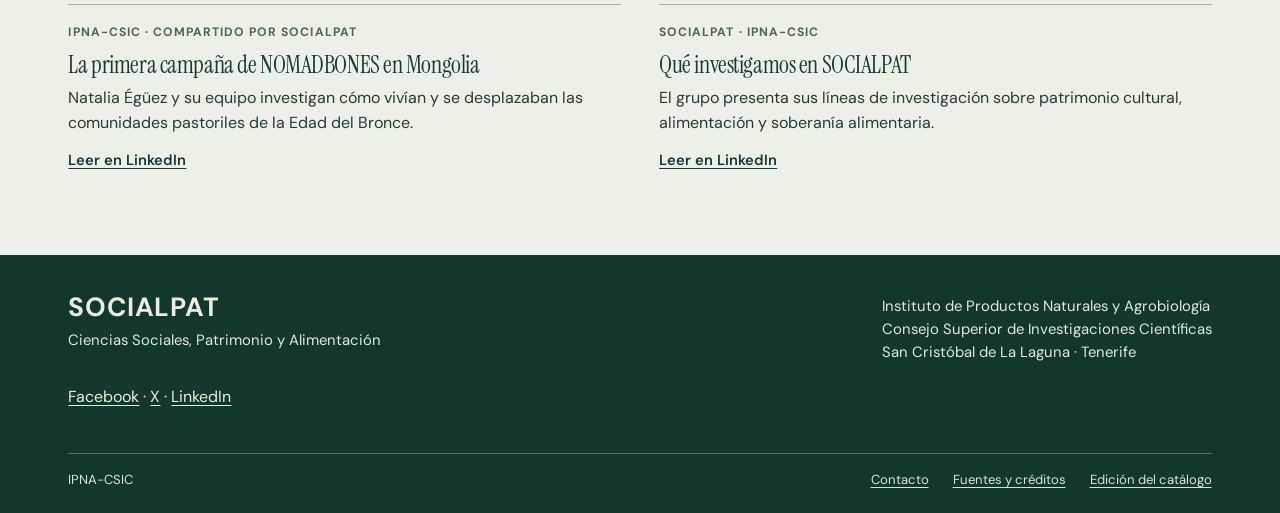
==== commit 8391379f: "Add files via upload" ====
--- a/index.html
+++ b/index.html
@@ -1 +1 @@
-<!doctype html><meta charset="utf-8"><script>window.SOCIALPAT_ASSETS={"assets/editorial/biomarq.webp": "[data-uri]", "assets/editorial/simbolo.webp": "[data-uri]", "assets/editorial/laboratorio.webp": "[data-uri]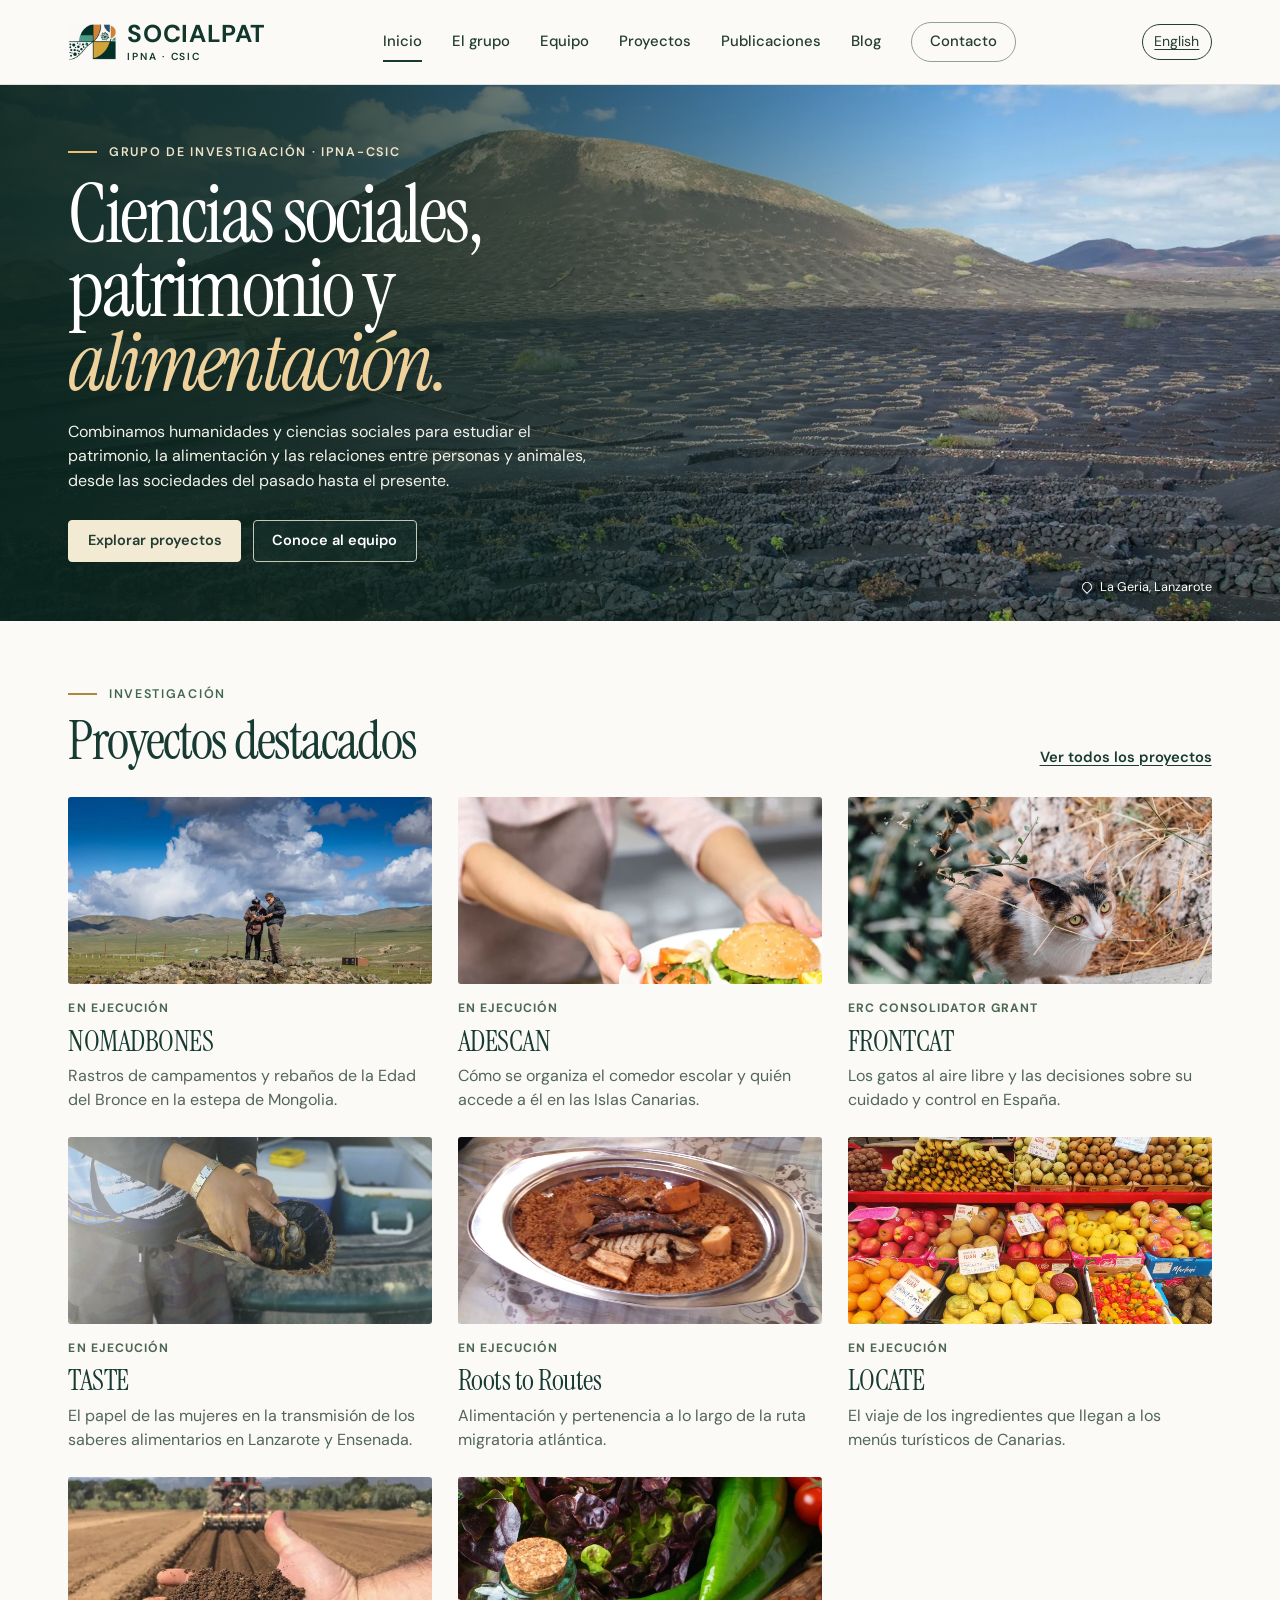
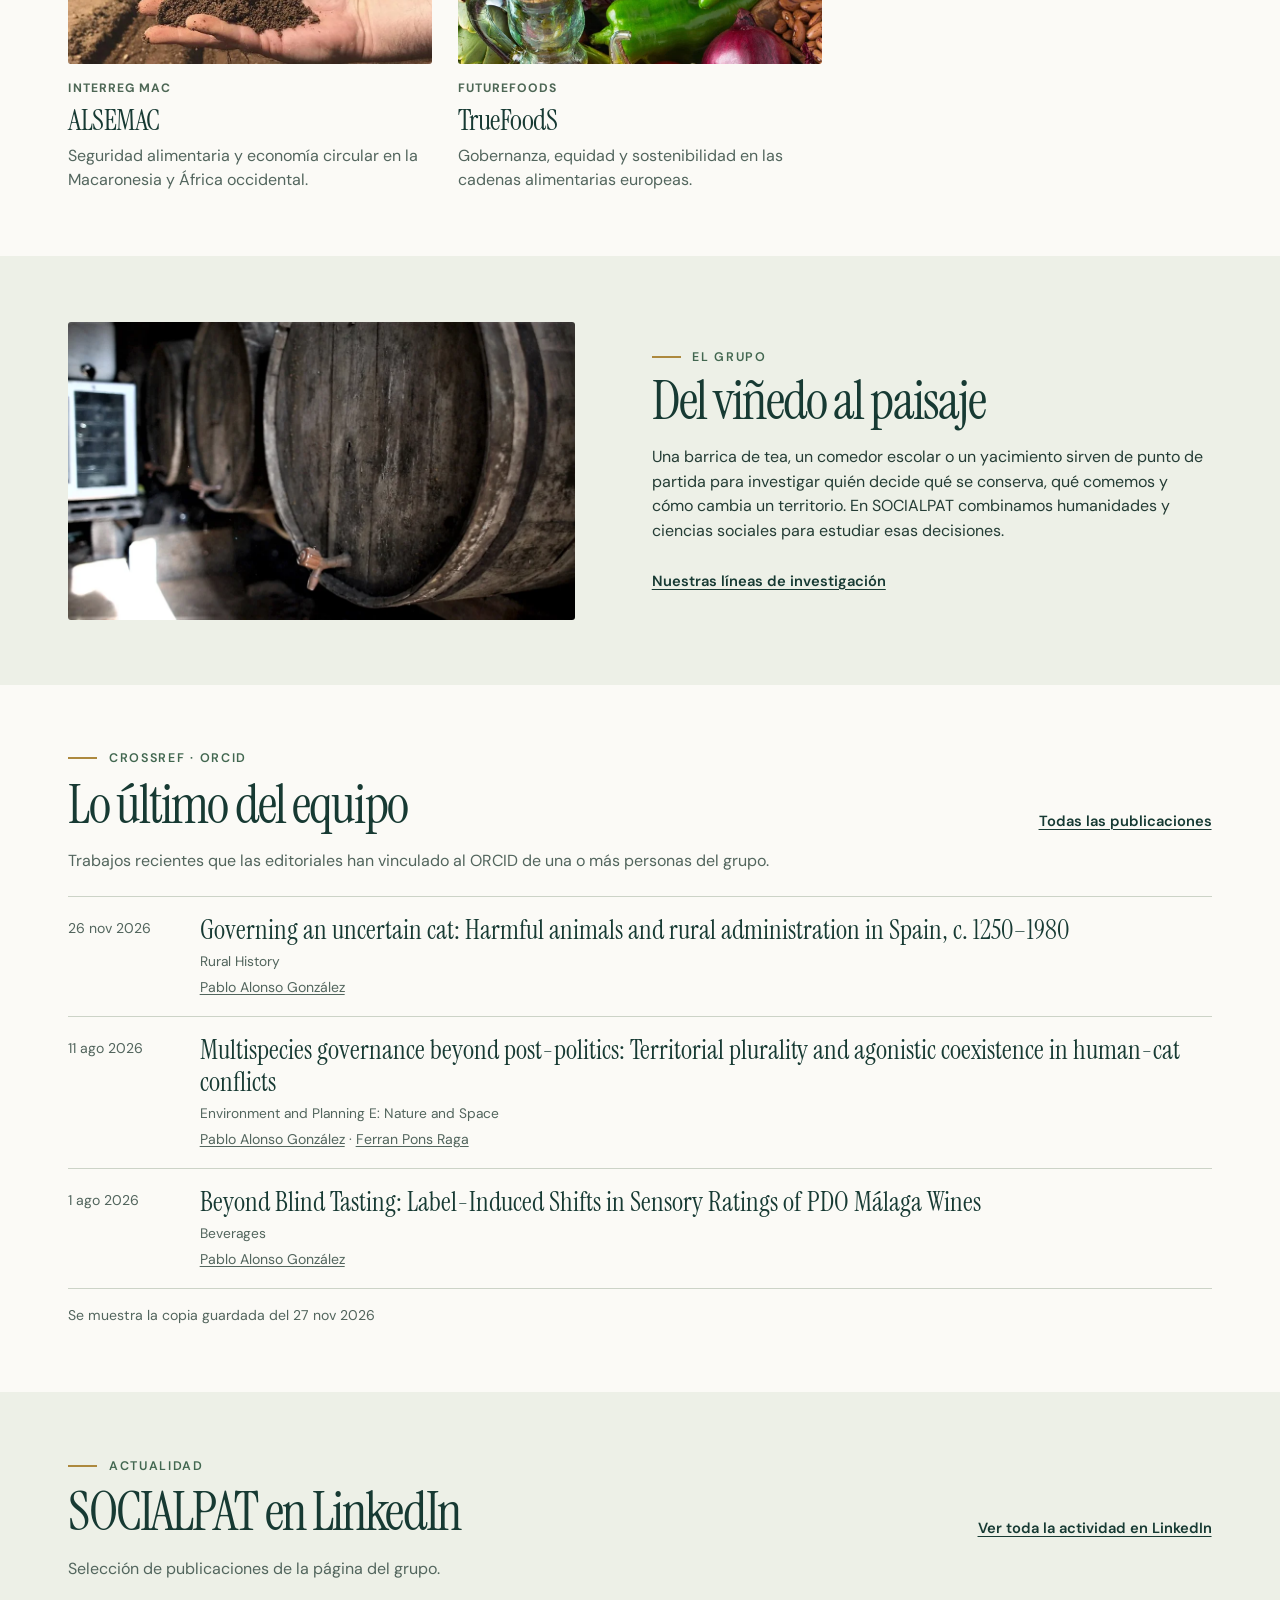
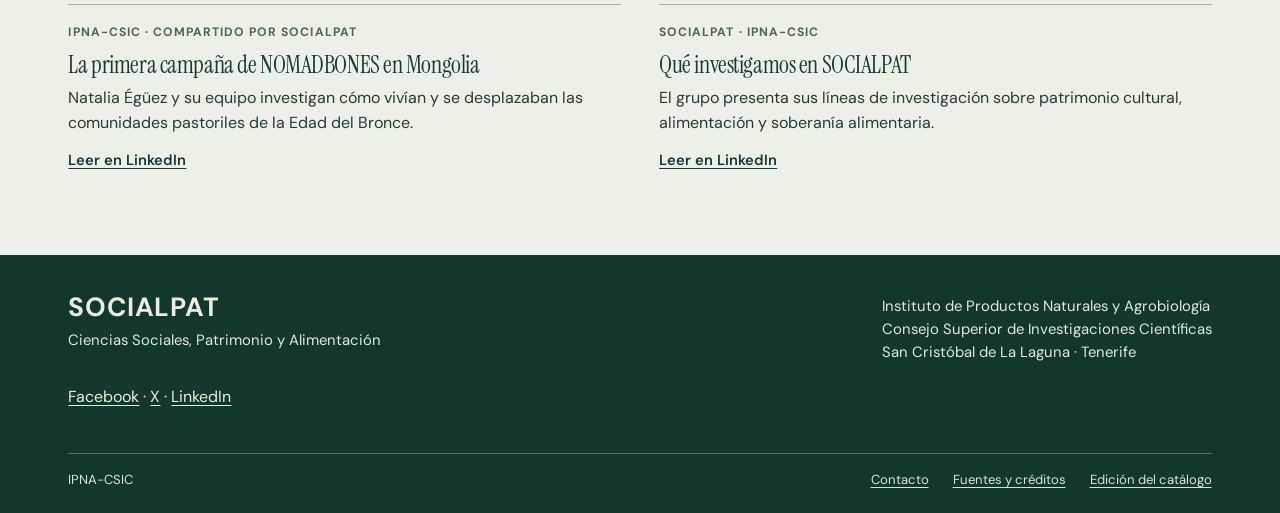
==== commit 74b2cfff: "Add files via upload" ====
--- a/index.html
+++ b/index.html
@@ -1 +1 @@
-<!doctype html><meta charset="utf-8"><script>window.SOCIALPAT_ASSETS={"assets/editorial/biomarq.webp":"[data-uri]","assets/editorial/simbolo.webp":"[data-uri]","assets/editorial/laboratorio.webp":"[data-uri]